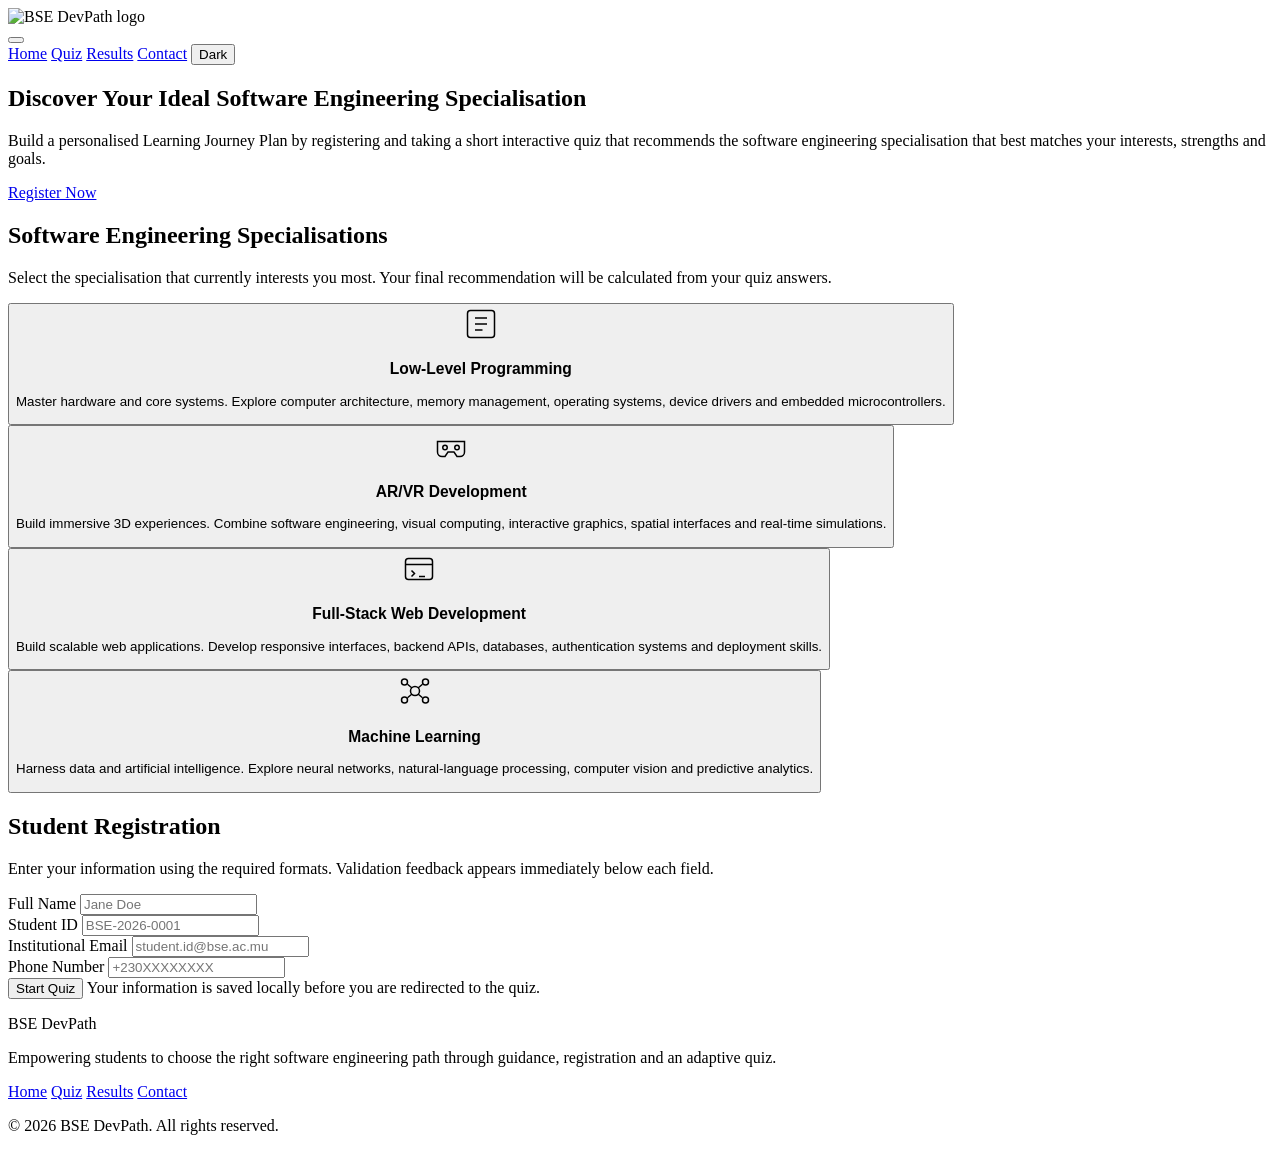
==== quiz.html @ 2ad54bc6 "10 question timed quiz with progress bar,  countdown timer and localStorage guarded access" ====
<!doctype html>
<html lang="en">
<head>
  <meta charset="utf-8">

  <meta
    name="viewport"
    content="width=device-width, initial-scale=1"
  >

  <script>
    (function () {
      const regData = localStorage.getItem('bseRegistration');
      console.log('Quiz guard: Checking bseRegistration =', regData);
      if (!regData) {
        console.error('Quiz guard: No registration found. Blocking access.');
        document.documentElement.innerHTML = '';
        window.location.replace('landing.html');
      }
    })();
    
    // Fallback check after a brief delay
    setTimeout(function() {
      if (!localStorage.getItem('bseRegistration')) {
        console.error('Quiz guard (fallback): Still no registration. Redirecting.');
        window.location.replace('landing.html');
      }
    }, 100);
  </script>

  <title>BSE DevPath Quiz</title>

  <link
    rel="stylesheet"
    href="style.css"
  >
</head>

<body>
  <div class="container">

    <!-- Shared site header -->
    <header class="site-header">
      <div class="brand">
        <img
          id="siteLogo"
          class="logo"
          src="assets/logo.svg"
          alt="BSE DevPath logo"
        >
      </div>

      <!-- Mobile navigation button -->
      <button
        class="nav-toggle"
        type="button"
        aria-controls="mainNav"
        aria-expanded="false"
        aria-label="Open navigation"
      >
        <span></span>
        <span></span>
        <span></span>
      </button>

      <nav
        class="nav"
        id="mainNav"
        aria-label="Main navigation"
      >
        <a
          class="nav-link"
          href="landing.html"
        >
          Home
        </a>

        <a
          class="nav-link"
          href="quiz.html"
          aria-current="page"
        >
          Quiz
        </a>

        <a
          class="nav-link"
          href="results.html"
        >
          Results
        </a>

        <a
          class="nav-link"
          href="contact.html"
        >
          Contact
        </a>

        <button
          id="themeToggle"
          class="dark-toggle"
          type="button"
          aria-pressed="false"
        >
          Dark
        </button>
      </nav>
    </header>

    <main class="quiz-page">

      <!-- Quiz heading, timer and progress indicator -->
      <section
        class="quiz-header"
        aria-labelledby="quizTitle"
      >
        <div>
          <h1 id="quizTitle">
            BSE DevPath Quiz
          </h1>

          <p class="muted">
            Answer ten questions to discover the software
            engineering specialisation that best matches your
            strengths, interests and goals.
          </p>
        </div>

        <aside
          class="quiz-status"
          aria-label="Quiz status"
        >
          <!-- JavaScript updates the countdown every second -->
          <div
            class="timer"
            id="countdown"
            role="timer"
            aria-live="polite"
            aria-label="Quiz time remaining"
          >
            05:00
          </div>

          <!-- Timeout warnings appear here -->
          <div
            class="timer-message"
            id="timerMessage"
            aria-live="assertive"
          ></div>

          <!-- JavaScript updates the current question number -->
          <div
            class="progress-text"
            id="progressText"
          >
            Question 1 of 10
          </div>

          <div
            class="progress-track"
            role="progressbar"
            aria-label="Quiz completion"
            aria-valuemin="0"
            aria-valuemax="100"
            aria-valuenow="10"
          >
            <div
              class="progress-fill"
              id="progressFill"
            ></div>
          </div>
        </aside>
      </section>

      <!--
        quiz.js dynamically inserts the current question,
        possible answers and interactive media in this element.
      -->
      <section
        id="quizContainer"
        class="quiz-card"
        aria-live="polite"
        aria-labelledby="quizTitle"
      >
        <p>Loading the quiz…</p>
      </section>

      <!-- Quiz navigation controls -->
      <div
        class="quiz-controls"
        aria-label="Quiz navigation controls"
      >
        <button
          id="prevBtn"
          class="secondary"
          type="button"
        >
          Previous
        </button>

        <button
          id="nextBtn"
          class="secondary"
          type="button"
        >
          Next
        </button>

        <button
          id="submitBtn"
          class="primary hidden"
          type="button"
        >
          Submit Quiz
        </button>
      </div>

      <!--
        Inline quiz messages appear here. For example, this
        element warns the student when some answers are missing.
      -->
      <section
        id="resultPanel"
        class="quiz-results hidden"
        aria-live="assertive"
      ></section>
    </main>

    <!-- Shared site footer -->
    <footer class="footer">
      <div class="footer-content">
        <div>
          <p class="footer-brand">
            BSE DevPath
          </p>

          <p class="footer-text">
            Empowering students to choose the right software
            engineering path through guidance, registration
            and an adaptive quiz.
          </p>
        </div>

        <div class="footer-links">
          <a href="landing.html">Home</a>
          <a href="quiz.html">Quiz</a>
          <a href="results.html">Results</a>
          <a href="contact.html">Contact</a>
        </div>
      </div>

      <p class="footer-note">
        &copy; 2026 BSE DevPath. All rights reserved.
      </p>
    </footer>
  </div>

  <!--
    quiz.js must load first because it manages questions,
    answers, media, timer and scoring.
  -->
  <script src="quiz.js"></script>

  <!--
    script.js provides shared navigation and theme behavior.
  -->
  <script src="script.js"></script>
</body>
</html>
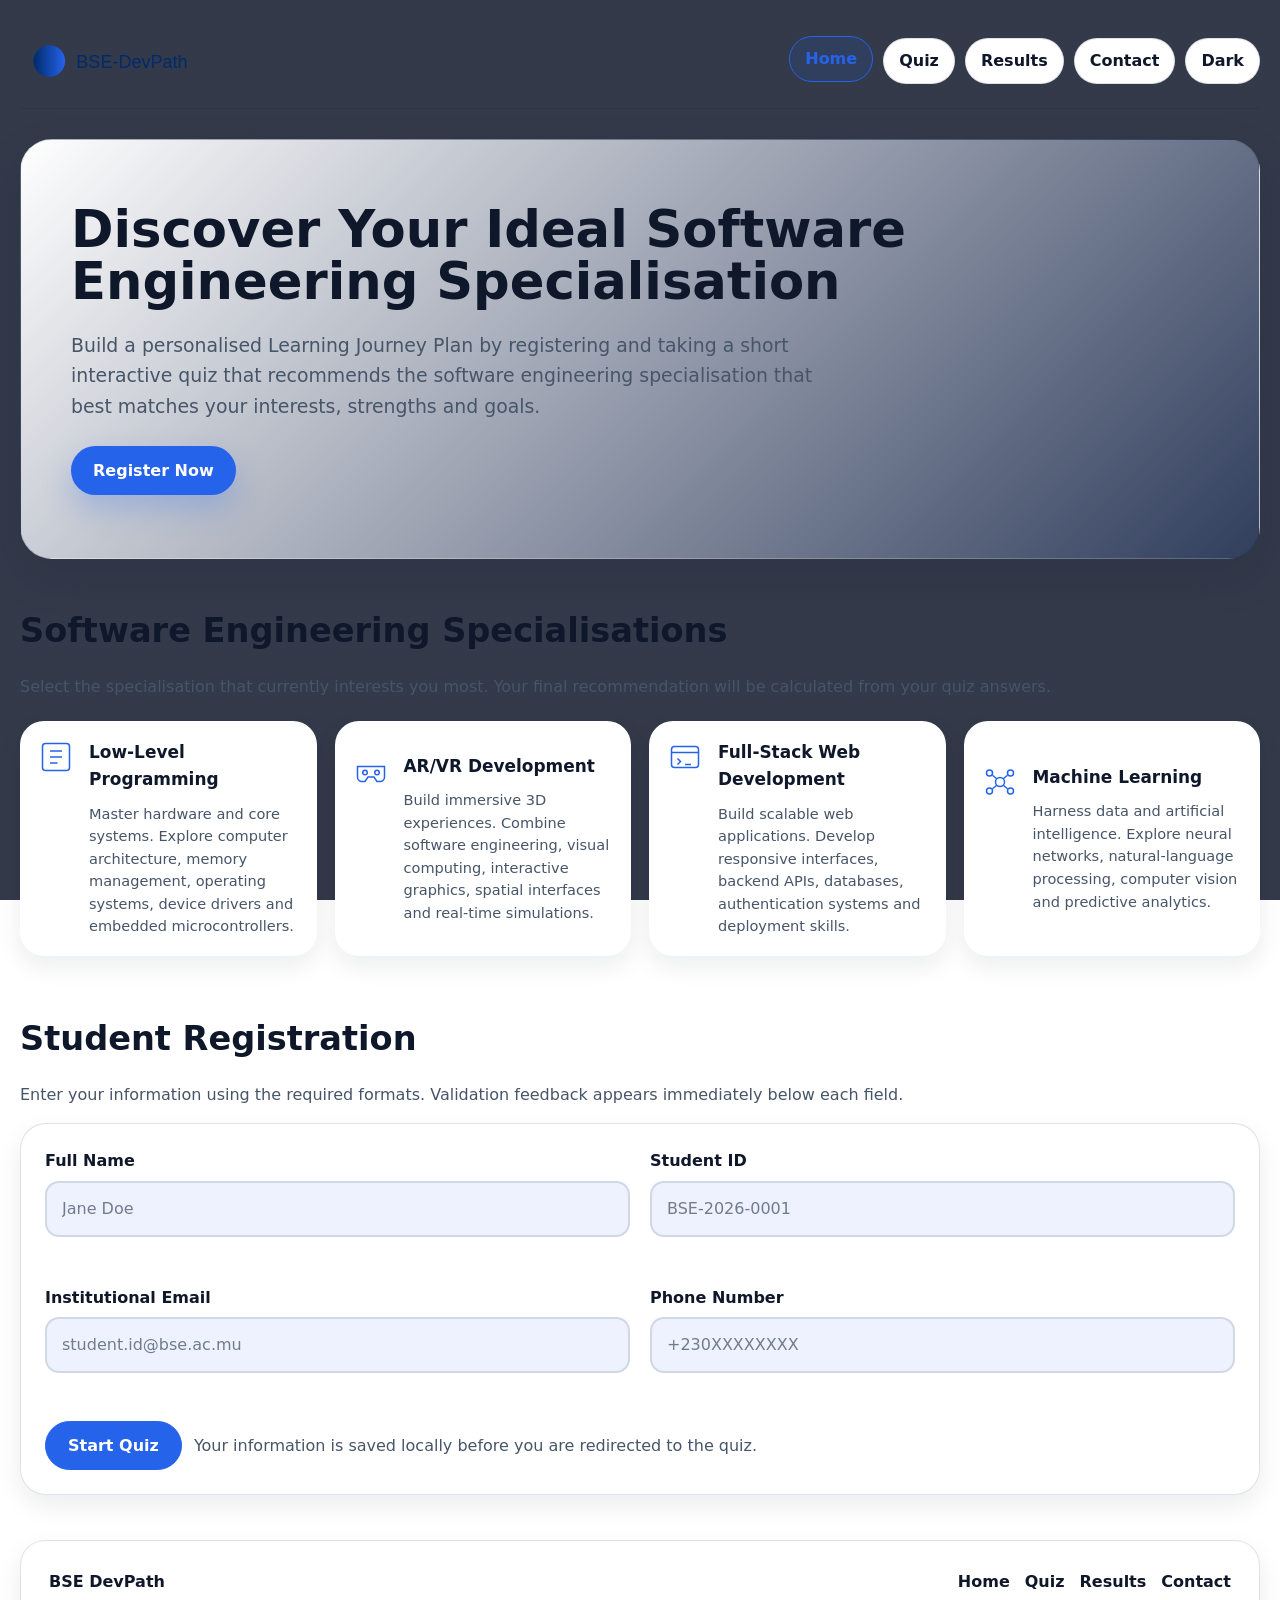
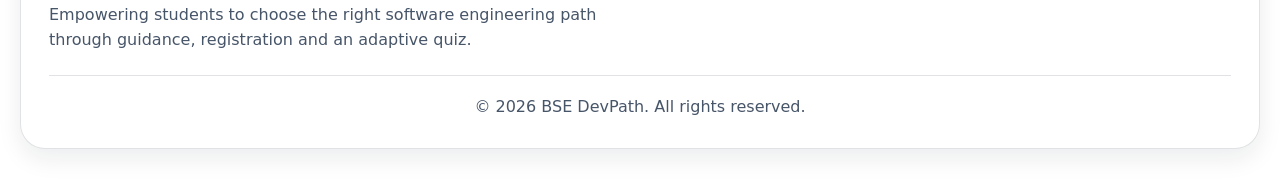
==== commit 9a40e17f: "adding some updates where i changed landing into index.html" ====
--- a/quiz.html
+++ b/quiz.html
@@ -16,7 +16,7 @@
       if (!regData) {
         console.error('Quiz guard: No registration found. Blocking access.');
         document.documentElement.innerHTML = '';
-        window.location.replace('landing.html');
+        window.location.replace('index.html');
       }
     })();
     
@@ -24,7 +24,7 @@
     setTimeout(function() {
       if (!localStorage.getItem('bseRegistration')) {
         console.error('Quiz guard (fallback): Still no registration. Redirecting.');
-        window.location.replace('landing.html');
+        window.location.replace('index.html');
       }
     }, 100);
   </script>
@@ -71,7 +71,7 @@
       >
         <a
           class="nav-link"
-          href="landing.html"
+          href="index.html"
         >
           Home
         </a>
@@ -244,7 +244,7 @@
         </div>
 
         <div class="footer-links">
-          <a href="landing.html">Home</a>
+          <a href="index.html">Home</a>
           <a href="quiz.html">Quiz</a>
           <a href="results.html">Results</a>
           <a href="contact.html">Contact</a>
--- a/style.css
+++ b/style.css
@@ -0,0 +1,1092 @@
+/* =========================================================
+   COLOUR VARIABLES AND THEMES
+   ========================================================= */
+
+:root {
+  --background: #f4f7fb;
+  --background-gradient: #dbeafe;
+  --surface: #ffffff;
+  --surface-alt: #eef2ff;
+  --text: #0f172a;
+  --muted: #475569;
+  --primary: #2563eb;
+  --primary-dark: #1d4ed8;
+  --primary-soft: rgba(37, 99, 235, 0.12);
+  --success: #15803d;
+  --success-soft: rgba(21, 128, 61, 0.12);
+  --danger: #dc2626;
+  --danger-soft: rgba(220, 38, 38, 0.12);
+  --border: rgba(15, 23, 42, 0.12);
+  --shadow: 0 18px 45px rgba(15, 23, 42, 0.12);
+  --small-shadow: 0 10px 24px rgba(15, 23, 42, 0.08);
+}
+
+body[data-theme="dark"] {
+  --background: #020617;
+  --background-gradient: #172554;
+  --surface: #0f172a;
+  --surface-alt: #172033;
+  --text: #f8fafc;
+  --muted: #cbd5e1;
+  --primary: #60a5fa;
+  --primary-dark: #3b82f6;
+  --primary-soft: rgba(96, 165, 250, 0.15);
+  --success: #4ade80;
+  --success-soft: rgba(74, 222, 128, 0.12);
+  --danger: #f87171;
+  --danger-soft: rgba(248, 113, 113, 0.12);
+  --border: rgba(255, 255, 255, 0.14);
+  --shadow: 0 18px 45px rgba(0, 0, 0, 0.35);
+  --small-shadow: 0 10px 24px rgba(0, 0, 0, 0.22);
+}
+
+
+/* =========================================================
+   GLOBAL STYLES
+   ========================================================= */
+
+*, *::before, *::after { box-sizing: border-box; }
+
+html { scroll-behavior: smooth; }
+
+body {
+  min-height: 100vh;
+  margin: 0;
+  color: var(--text);
+  background: linear-gradient(rgba(15, 23, 42, 0.85), rgba(15, 23, 42, 0.85)), url('assets/landing-bg.jpg') center/cover fixed;
+  background-attachment: fixed;
+  font-family: Inter, system-ui, -apple-system, BlinkMacSystemFont, "Segoe UI", sans-serif;
+  line-height: 1.6;
+  transition: color 0.25s ease, background-color 0.25s ease;
+}
+
+img, svg, video, canvas { max-width: 100%; }
+button, input, textarea { font: inherit; }
+button, a { -webkit-tap-highlight-color: transparent; }
+
+button:focus-visible, a:focus-visible, input:focus-visible, textarea:focus-visible,
+summary:focus-visible, .hotspot-target:focus-visible {
+  outline: 3px solid var(--primary);
+  outline-offset: 3px;
+}
+
+.container {
+  width: min(100% - 40px, 1440px);
+  margin: 0 auto;
+  padding: 24px 0 32px;
+}
+
+.muted { color: var(--muted); }
+.hidden { display: none !important; }
+
+.section-title {
+  margin: 0 0 14px;
+  font-size: clamp(1.5rem, 3vw, 2.1rem);
+}
+
+
+/* =========================================================
+   HEADER AND NAVIGATION
+   ========================================================= */
+
+.site-header {
+  position: relative;
+  z-index: 30;
+  display: flex;
+  align-items: center;
+  justify-content: space-between;
+  gap: 20px;
+  padding: 10px 0 20px;
+  border-bottom: 1px solid var(--border);
+}
+
+.brand {
+  display: flex;
+  align-items: center;
+  gap: 14px;
+}
+
+.logo {
+  display: block;
+  width: auto;
+  height: 54px;
+}
+
+.nav {
+  display: flex;
+  align-items: center;
+  gap: 10px;
+}
+
+.nav-link, .dark-toggle {
+  display: inline-flex;
+  align-items: center;
+  justify-content: center;
+  min-height: 44px;
+  padding: 9px 15px;
+  color: var(--text);
+  background: var(--surface);
+  border: 1px solid var(--border);
+  border-radius: 999px;
+  font-weight: 700;
+  text-decoration: none;
+  cursor: pointer;
+  transition: transform 0.2s ease, color 0.2s ease, background-color 0.2s ease, border-color 0.2s ease;
+}
+
+.nav-link:hover, .dark-toggle:hover, .nav-link[aria-current="page"] {
+  color: var(--primary);
+  background: var(--primary-soft);
+  border-color: var(--primary);
+  transform: translateY(-2px);
+}
+
+.nav-toggle {
+  display: none;
+  width: 46px;
+  height: 46px;
+  padding: 10px;
+  color: var(--text);
+  background: var(--surface);
+  border: 1px solid var(--border);
+  border-radius: 14px;
+  cursor: pointer;
+}
+
+.nav-toggle span {
+  display: block;
+  width: 24px;
+  height: 2px;
+  margin: 4px auto;
+  background: currentColor;
+  border-radius: 999px;
+  transition: transform 0.2s ease, opacity 0.2s ease;
+}
+
+.nav-toggle[aria-expanded="true"] span:nth-child(1) { transform: translateY(6px) rotate(45deg); }
+.nav-toggle[aria-expanded="true"] span:nth-child(2) { opacity: 0; }
+.nav-toggle[aria-expanded="true"] span:nth-child(3) { transform: translateY(-6px) rotate(-45deg); }
+
+
+/* =========================================================
+   LANDING-PAGE HERO
+   ========================================================= */
+
+.hero {
+  display: grid;
+  grid-template-columns: minmax(0, 1fr);
+  align-items: center;
+  min-height: 420px;
+  margin: 30px 0 45px;
+  padding: clamp(30px, 6vw, 50px);
+  overflow: hidden;
+  background: linear-gradient(135deg, var(--surface), var(--primary-soft));
+  border: 1px solid var(--border);
+  border-radius: 32px;
+  box-shadow: var(--shadow);
+}
+
+.hero h1 {
+  max-width: 900px;
+  margin: 0;
+  font-size: clamp(2.5rem, 4vw, 4rem);
+  line-height: 1.03;
+  letter-spacing: normal;
+}
+
+.hero p {
+  max-width: 760px;
+  margin: 22px 0 0;
+  color: var(--muted);
+  font-size: clamp(1rem, 2vw, 1.18rem);
+}
+
+.cta, a.primary {
+  display: inline-flex;
+  align-items: center;
+  justify-content: center;
+  min-height: 48px;
+  margin-top: 25px;
+  padding: 12px 22px;
+  color: #ffffff;
+  background: var(--primary);
+  border: 0;
+  border-radius: 999px;
+  box-shadow: 0 14px 30px rgba(37, 99, 235, 0.25);
+  font-weight: 800;
+  text-decoration: none;
+  transition: transform 0.2s ease, background-color 0.2s ease;
+}
+
+.cta:hover, a.primary:hover {
+  background: var(--primary-dark);
+  transform: translateY(-2px);
+}
+
+
+/* =========================================================
+   SPECIALISATION CARDS
+   ========================================================= */
+
+.cards {
+  display: grid;
+  grid-template-columns: repeat(4, minmax(0, 1fr));
+  gap: 18px;
+  margin: 22px 0 10px;
+}
+
+.card {
+  width: 100%;
+  min-height: 230px;
+  padding: 16px;
+  color: var(--text);
+  background: var(--surface);
+  border: 2px solid transparent;
+  border-radius: 24px;
+  box-shadow: var(--small-shadow);
+  font: inherit;
+  text-align: left;
+  cursor: pointer;
+  appearance: none;
+  transition: transform 0.22s ease, border-color 0.22s ease, box-shadow 0.22s ease, background-color 0.22s ease;
+}
+
+.card:hover {
+  border-color: var(--primary);
+  box-shadow: var(--shadow);
+  transform: translateY(-6px);
+}
+
+.card.selected, .card[aria-pressed="true"] {
+  background: var(--primary-soft);
+  border-color: var(--primary);
+  transform: translateY(-4px);
+}
+
+.card-row {
+  display: flex;
+  align-items: flex-start;
+  gap: 15px;
+}
+
+.card-row svg {
+  flex: 0 0 auto;
+  color: var(--primary);
+}
+
+.card h3 {
+  margin: 0 0 9px;
+  font-size: 1.06rem;
+}
+
+.card p { margin: 0; }
+
+.card .muted {
+  color: var(--muted);
+  font-size: 0.91rem;
+  line-height: 1.55;
+}
+
+.card .muted strong {
+  display: block;
+  margin-bottom: 5px;
+  color: var(--text);
+}
+
+
+/* =========================================================
+   FORMS AND INLINE VALIDATION
+   ========================================================= */
+
+form {
+  padding: clamp(20px, 4vw, 24px);
+  background: var(--surface);
+  border: 1px solid var(--border);
+  border-radius: 26px;
+  box-shadow: var(--small-shadow);
+}
+
+.grid {
+  display: grid;
+  grid-template-columns: repeat(2, minmax(0, 1fr));
+  gap: 20px;
+}
+
+.grid.single { grid-template-columns: 1fr; }
+
+label {
+  display: block;
+  margin-bottom: 7px;
+  color: var(--text);
+  font-weight: 700;
+}
+
+input, textarea {
+  width: 100%;
+  padding: 13px 15px;
+  color: var(--text);
+  background: var(--surface-alt);
+  border: 2px solid var(--border);
+  border-radius: 14px;
+  outline: none;
+  transition: border-color 0.2s ease, box-shadow 0.2s ease, background-color 0.2s ease;
+}
+
+input::placeholder, textarea::placeholder {
+  color: var(--muted);
+  opacity: 0.75;
+}
+
+input:focus, textarea:focus {
+  border-color: var(--primary);
+  box-shadow: 0 0 0 4px var(--primary-soft);
+}
+
+input.is-valid, textarea.is-valid {
+  background: linear-gradient(var(--success-soft), var(--success-soft)), var(--surface);
+  border-color: var(--success);
+  box-shadow: 0 0 0 3px var(--success-soft);
+}
+
+input.is-invalid, textarea.is-invalid {
+  background: linear-gradient(var(--danger-soft), var(--danger-soft)), var(--surface);
+  border-color: var(--danger);
+  box-shadow: 0 0 0 3px var(--danger-soft);
+}
+
+.error-message {
+  display: block;
+  min-height: 22px;
+  margin-top: 6px;
+  color: var(--danger);
+  font-size: 0.86rem;
+  font-weight: 700;
+}
+
+.specialisation-error { margin: 4px 0 24px; }
+
+.actions, .actions-row {
+  display: flex;
+  align-items: center;
+  flex-wrap: wrap;
+  gap: 12px;
+  margin-top: 20px;
+}
+
+button.primary {
+  min-height: 46px;
+  padding: 11px 22px;
+  color: #ffffff;
+  background: var(--primary);
+  border: 1px solid var(--primary);
+  border-radius: 999px;
+  font-weight: 800;
+  cursor: pointer;
+  transition: transform 0.2s ease, background-color 0.2s ease;
+}
+
+button.primary:hover {
+  background: var(--primary-dark);
+  transform: translateY(-2px);
+}
+
+button.primary:disabled, button.secondary:disabled {
+  cursor: not-allowed;
+  opacity: 0.5;
+  transform: none;
+}
+
+.secondary {
+  min-height: 46px;
+  padding: 11px 19px;
+  color: var(--text);
+  background: var(--surface);
+  border: 1px solid var(--border);
+  border-radius: 999px;
+  font-weight: 700;
+  cursor: pointer;
+  transition: color 0.2s ease, background-color 0.2s ease, border-color 0.2s ease;
+}
+
+.secondary:hover {
+  color: var(--primary);
+  background: var(--primary-soft);
+  border-color: var(--primary);
+}
+
+.status-message {
+  color: var(--success);
+  font-weight: 700;
+}
+
+
+/* =========================================================
+   QUIZ HEADER, TIMER AND PROGRESS
+   ========================================================= */
+
+.quiz-page { padding-bottom: 35px; }
+
+.quiz-header {
+  display: flex;
+  align-items: flex-end;
+  justify-content: space-between;
+  gap: 25px;
+  margin: 32px 0 22px;
+}
+
+.quiz-header h1 {
+  margin: 0;
+  font-size: clamp(2rem, 5vw, 3.4rem);
+}
+
+.quiz-header p { margin: 8px 0 0; }
+
+.quiz-status {
+  width: min(100%, 470px);
+  padding: 18px;
+  background: var(--surface);
+  border: 1px solid var(--border);
+  border-radius: 20px;
+  box-shadow: var(--small-shadow);
+}
+
+.timer {
+  color: var(--primary);
+  font-size: 1.25rem;
+  font-weight: 900;
+}
+
+.timer.timer-warning {
+  color: var(--danger);
+  animation: timer-pulse 1s ease-in-out infinite;
+}
+
+.timer-message {
+  min-height: 22px;
+  color: var(--danger);
+  font-size: 0.86rem;
+  font-weight: 700;
+}
+
+@keyframes timer-pulse {
+  0%, 100% { transform: scale(1); }
+  50% { transform: scale(1.05); }
+}
+
+.progress-text {
+  margin: 7px 0;
+  color: var(--muted);
+  font-size: 0.92rem;
+}
+
+.progress-track {
+  width: 100%;
+  height: 11px;
+  overflow: hidden;
+  background: var(--surface-alt);
+  border-radius: 999px;
+}
+
+.progress-fill {
+  width: 0;
+  height: 100%;
+  background: linear-gradient(90deg, var(--primary), #7c3aed);
+  border-radius: inherit;
+  transition: width 0.3s ease;
+}
+
+
+/* =========================================================
+   QUIZ QUESTIONS AND OPTIONS
+   ========================================================= */
+
+.quiz-card {
+  min-height: 390px;
+  padding: clamp(22px, 4vw, 38px);
+  background: var(--surface);
+  border: 1px solid var(--border);
+  border-radius: 28px;
+  box-shadow: var(--shadow);
+}
+
+.quiz-card h2 {
+  margin: 0 0 12px;
+  font-size: clamp(1.35rem, 3vw, 1.9rem);
+}
+
+.quiz-card > p { color: var(--muted); }
+
+.quiz-options {
+  display: grid;
+  gap: 13px;
+  margin-top: 22px;
+}
+
+.quiz-option {
+  display: grid;
+  grid-template-columns: 24px minmax(0, 1fr);
+  align-items: start;
+  gap: 11px;
+  margin: 0;
+  padding: 15px;
+  color: var(--text);
+  background: var(--surface-alt);
+  border: 2px solid transparent;
+  border-radius: 17px;
+  cursor: pointer;
+  transition: border-color 0.2s ease, background-color 0.2s ease, transform 0.2s ease;
+}
+
+.quiz-option:hover {
+  border-color: var(--primary);
+  transform: translateX(4px);
+}
+
+.quiz-option.active {
+  background: var(--primary-soft);
+  border-color: var(--primary);
+}
+
+.quiz-option input[type="radio"] {
+  width: 18px;
+  height: 18px;
+  margin: 3px 0 0;
+  padding: 0;
+  accent-color: var(--primary);
+  box-shadow: none;
+}
+
+.quiz-option span { display: block; }
+
+.quiz-controls {
+  display: flex;
+  justify-content: flex-end;
+  flex-wrap: wrap;
+  gap: 12px;
+  margin-top: 22px;
+}
+
+.quiz-results {
+  margin-top: 20px;
+  padding: 20px;
+  background: var(--surface);
+  border: 1px solid var(--border);
+  border-radius: 20px;
+}
+
+
+/* =========================================================
+   INTERACTIVE HOTSPOT
+   ========================================================= */
+
+.hotspot-board {
+  display: grid;
+  gap: 20px;
+}
+
+.hotspot-svg {
+  width: min(100%, 760px);
+  margin: 0 auto;
+  overflow: hidden;
+  border-radius: 24px;
+  box-shadow: var(--shadow);
+}
+
+.hotspot-svg svg {
+  display: block;
+  width: 100%;
+  height: auto;
+}
+
+.hotspot-target { cursor: pointer; }
+
+.hotspot-target rect {
+  transition: fill 0.2s ease, stroke 0.2s ease, stroke-width 0.2s ease;
+}
+
+.hotspot-target:hover rect {
+  stroke: #60a5fa;
+  stroke-width: 5;
+}
+
+
+/* =========================================================
+   AUDIO AND VIDEO QUESTIONS
+   ========================================================= */
+
+.audio-card, .video-card {
+  margin: 20px 0;
+  padding: 18px;
+  background: var(--surface-alt);
+  border: 1px solid var(--border);
+  border-radius: 20px;
+}
+
+.audio-controls {
+  display: flex;
+  align-items: center;
+  flex-wrap: wrap;
+  gap: 12px;
+}
+
+.audio-controls button {
+  min-height: 44px;
+  padding: 10px 20px;
+  color: #ffffff;
+  background: var(--primary);
+  border: 0;
+  border-radius: 999px;
+  font-weight: 800;
+  cursor: pointer;
+}
+
+.audio-controls button:hover { background: var(--primary-dark); }
+
+.score-label {
+  color: var(--muted);
+  font-size: 0.94rem;
+}
+
+.video-container {
+  position: relative;
+  overflow: hidden;
+  background: #000000;
+  border-radius: 18px;
+}
+
+.video-container video {
+  display: block;
+  width: 100%;
+}
+
+.video-overlay {
+  position: absolute;
+  inset: 0;
+  display: grid;
+  place-items: center;
+  padding: 24px;
+  color: #ffffff;
+  background: rgba(2, 6, 23, 0.87);
+  text-align: center;
+  cursor: pointer;
+  opacity: 0;
+  pointer-events: none;
+  transition: opacity 0.25s ease;
+}
+
+.video-overlay.visible {
+  opacity: 1;
+  pointer-events: auto;
+}
+
+.video-overlay strong { font-size: 1.2rem; }
+
+
+/* =========================================================
+   RESULTS PAGE AND CANVAS
+   ========================================================= */
+
+.results-hero {
+  display: grid;
+  gap: 20px;
+  margin: 30px 0;
+}
+
+.result-card {
+  padding: 22px;
+  background: var(--surface);
+  border: 1px solid var(--border);
+  border-radius: 22px;
+  box-shadow: var(--small-shadow);
+}
+
+.banner { background: linear-gradient(100deg, var(--primary-soft), var(--surface)); }
+.banner h2 { margin: 0 0 6px; }
+
+.primary-card {
+  display: flex;
+  align-items: center;
+  justify-content: space-between;
+  gap: 20px;
+}
+
+.primary-card h3 { font-size: 1.5rem; }
+
+.primary-score {
+  color: var(--primary);
+  font-size: clamp(2rem, 5vw, 3.4rem);
+  font-weight: 900;
+  line-height: 1;
+}
+
+.pill {
+  display: inline-flex;
+  padding: 5px 11px;
+  color: var(--primary);
+  background: var(--primary-soft);
+  border: 1px solid var(--primary);
+  border-radius: 999px;
+  font-size: 0.82rem;
+  font-weight: 800;
+}
+
+.canvas-wrap {
+  display: grid;
+  grid-template-columns: minmax(0, 1fr) 360px;
+  gap: 20px;
+  align-items: start;
+}
+
+.canvas-wrap canvas {
+  display: block;
+  width: 100%;
+  min-height: 280px;
+  aspect-ratio: 720 / 520;
+  border-radius: 15px;
+}
+
+.center {
+  display: grid;
+  place-items: center;
+}
+
+.recommendations {
+  display: grid;
+  gap: 12px;
+}
+
+.rec-item {
+  padding: 14px;
+  background: var(--surface-alt);
+  border: 1px solid var(--border);
+  border-radius: 15px;
+}
+
+details.rec-details {
+  overflow: hidden;
+  background: var(--surface);
+  border: 1px solid var(--border);
+  border-radius: 16px;
+}
+
+details.rec-details summary {
+  padding: 15px;
+  background: var(--surface-alt);
+  cursor: pointer;
+}
+
+details.rec-details .content { padding: 15px; }
+
+
+/* =========================================================
+   CONTACT PAGE
+   ========================================================= */
+
+.contact-page { padding-top: 32px; }
+
+.contact-hero {
+  display: grid;
+  grid-template-columns: minmax(0, 1.15fr) minmax(300px, 0.85fr);
+  gap: 24px;
+  margin-bottom: 25px;
+}
+
+.contact-copy, .contact-aside, .contact-section {
+  padding: clamp(22px, 4vw, 32px);
+  background: var(--surface);
+  border: 1px solid var(--border);
+  border-radius: 25px;
+  box-shadow: var(--small-shadow);
+}
+
+.contact-copy h1 {
+  margin: 10px 0;
+  font-size: clamp(2.2rem, 5vw, 3.6rem);
+}
+
+.contact-copy .lead { color: var(--muted); }
+
+.eyebrow {
+  display: inline-flex;
+  padding: 5px 11px;
+  color: var(--primary);
+  background: var(--primary-soft);
+  border-radius: 999px;
+  font-size: 0.78rem;
+  font-weight: 900;
+  letter-spacing: 0.15em;
+  text-transform: uppercase;
+}
+
+.author-details {
+  display: grid;
+  gap: 12px;
+  margin-top: 22px;
+}
+
+.detail-row {
+  display: flex;
+  justify-content: space-between;
+  gap: 18px;
+  padding-bottom: 11px;
+  border-bottom: 1px solid var(--border);
+}
+
+.detail-label { font-weight: 800; }
+
+.detail-value {
+  color: var(--muted);
+  text-align: right;
+}
+
+.project-link-box {
+  margin-top: 22px;
+  padding: 16px;
+  background: var(--surface-alt);
+  border: 1px solid var(--border);
+  border-radius: 16px;
+}
+
+.project-label {
+  display: block;
+  margin-bottom: 7px;
+  font-weight: 800;
+}
+
+.project-link {
+  color: var(--primary);
+  font-weight: 700;
+  word-break: break-word;
+}
+
+.contact-aside {
+  display: flex;
+  flex-direction: column;
+  justify-content: center;
+  gap: 24px;
+}
+
+.author-card {
+  display: flex;
+  align-items: center;
+  gap: 17px;
+}
+
+.author-avatar {
+  flex: 0 0 auto;
+  width: 160px;
+  height: 160px;
+  overflow: hidden;
+  background: var(--primary-soft);
+  border: 5px solid var(--surface-alt);
+  border-radius: 50%;
+}
+
+.author-photo {
+  width: 100%;
+  height: 100%;
+  object-fit: cover;
+  object-position: center top;
+}
+
+.author-card h2 { margin: 0; }
+.author-card p { margin: 5px 0 0; }
+
+.contact-summary h3 { margin-bottom: 5px; }
+
+.contact-summary p {
+  margin: 0;
+  color: var(--muted);
+}
+
+.contact-section { margin-bottom: 30px; }
+
+.section-heading h2 { margin: 0; }
+.section-heading p { margin: 5px 0 18px; }
+
+.contact-form {
+  padding: 0;
+  background: transparent;
+  border: 0;
+  box-shadow: none;
+}
+
+.contact-form .grid.single { margin-top: 18px; }
+
+.contact-form textarea {
+  min-height: 150px;
+  resize: vertical;
+}
+
+
+/* =========================================================
+   FOOTER
+   ========================================================= */
+
+.footer {
+  margin-top: 45px;
+  padding: 28px;
+  background: var(--surface);
+  border: 1px solid var(--border);
+  border-radius: 25px;
+  box-shadow: var(--small-shadow);
+}
+
+.footer-content {
+  display: flex;
+  align-items: flex-start;
+  justify-content: space-between;
+  flex-wrap: wrap;
+  gap: 25px;
+}
+
+.footer-brand {
+  margin: 0 0 7px;
+  font-weight: 900;
+}
+
+.footer-text {
+  max-width: 560px;
+  margin: 0;
+  color: var(--muted);
+}
+
+.footer-links {
+  display: flex;
+  flex-wrap: wrap;
+  gap: 15px;
+}
+
+.footer-links a {
+  color: var(--text);
+  font-weight: 700;
+  text-decoration: none;
+}
+
+.footer-links a:hover {
+  color: var(--primary);
+  text-decoration: underline;
+}
+
+.footer-note {
+  margin: 22px 0 0;
+  padding-top: 18px;
+  color: var(--muted);
+  border-top: 1px solid var(--border);
+  text-align: center;
+}
+
+
+/* =========================================================
+   TABLET RESPONSIVENESS
+   ========================================================= */
+
+@media (max-width: 1050px) {
+  .cards { grid-template-columns: repeat(2, minmax(0, 1fr)); }
+  .contact-hero, .canvas-wrap { grid-template-columns: 1fr; }
+}
+
+@media (max-width: 800px) {
+  .quiz-header {
+    align-items: stretch;
+    flex-direction: column;
+  }
+
+  .quiz-status { width: 100%; }
+  .grid, .contact-form .grid { grid-template-columns: 1fr; }
+
+  .primary-card {
+    align-items: flex-start;
+    flex-direction: column;
+  }
+}
+
+
+/* =========================================================
+   MOBILE RESPONSIVENESS
+   ========================================================= */
+
+@media (max-width: 660px) {
+  .container {
+    width: min(100% - 24px, 1440px);
+    padding-top: 14px;
+  }
+
+  .logo { height: 44px; }
+  .nav-toggle { display: block; }
+
+  .nav {
+    position: absolute;
+    top: calc(100% + 10px);
+    right: 0;
+    display: none;
+    width: min(290px, 92vw);
+    padding: 13px;
+    background: var(--surface);
+    border: 1px solid var(--border);
+    border-radius: 19px;
+    box-shadow: var(--shadow);
+  }
+
+  .nav.nav-open {
+    display: flex;
+    align-items: stretch;
+    flex-direction: column;
+  }
+
+  .nav-link, .dark-toggle { width: 100%; }
+
+  .hero {
+    min-height: 360px;
+    margin-top: 20px;
+    padding: 28px 22px;
+    border-radius: 24px;
+  }
+
+  .cards { grid-template-columns: 1fr; }
+  .card { min-height: auto; }
+
+  form, .quiz-card, .result-card, .contact-copy, .contact-aside, .contact-section {
+    padding: 20px;
+  }
+
+  .quiz-controls, .actions-row {
+    display: grid;
+    grid-template-columns: 1fr;
+  }
+
+  .quiz-controls button, .actions-row button, .actions-row a { width: 100%; }
+
+  .author-card {
+    align-items: center;
+    flex-direction: column;
+    text-align: center;
+  }
+
+  .author-avatar {
+    width: 145px;
+    height: 145px;
+  }
+
+  .detail-row {
+    flex-direction: column;
+    gap: 3px;
+  }
+
+  .detail-value { text-align: left; }
+  .footer-content { flex-direction: column; }
+}
+
+
+/* =========================================================
+   REDUCED-MOTION ACCESSIBILITY
+   ========================================================= */
+
+@media (prefers-reduced-motion: reduce) {
+  *, *::before, *::after {
+    scroll-behavior: auto !important;
+    animation-duration: 0.01ms !important;
+    animation-iteration-count: 1 !important;
+    transition-duration: 0.01ms !important;
+  }
+}
